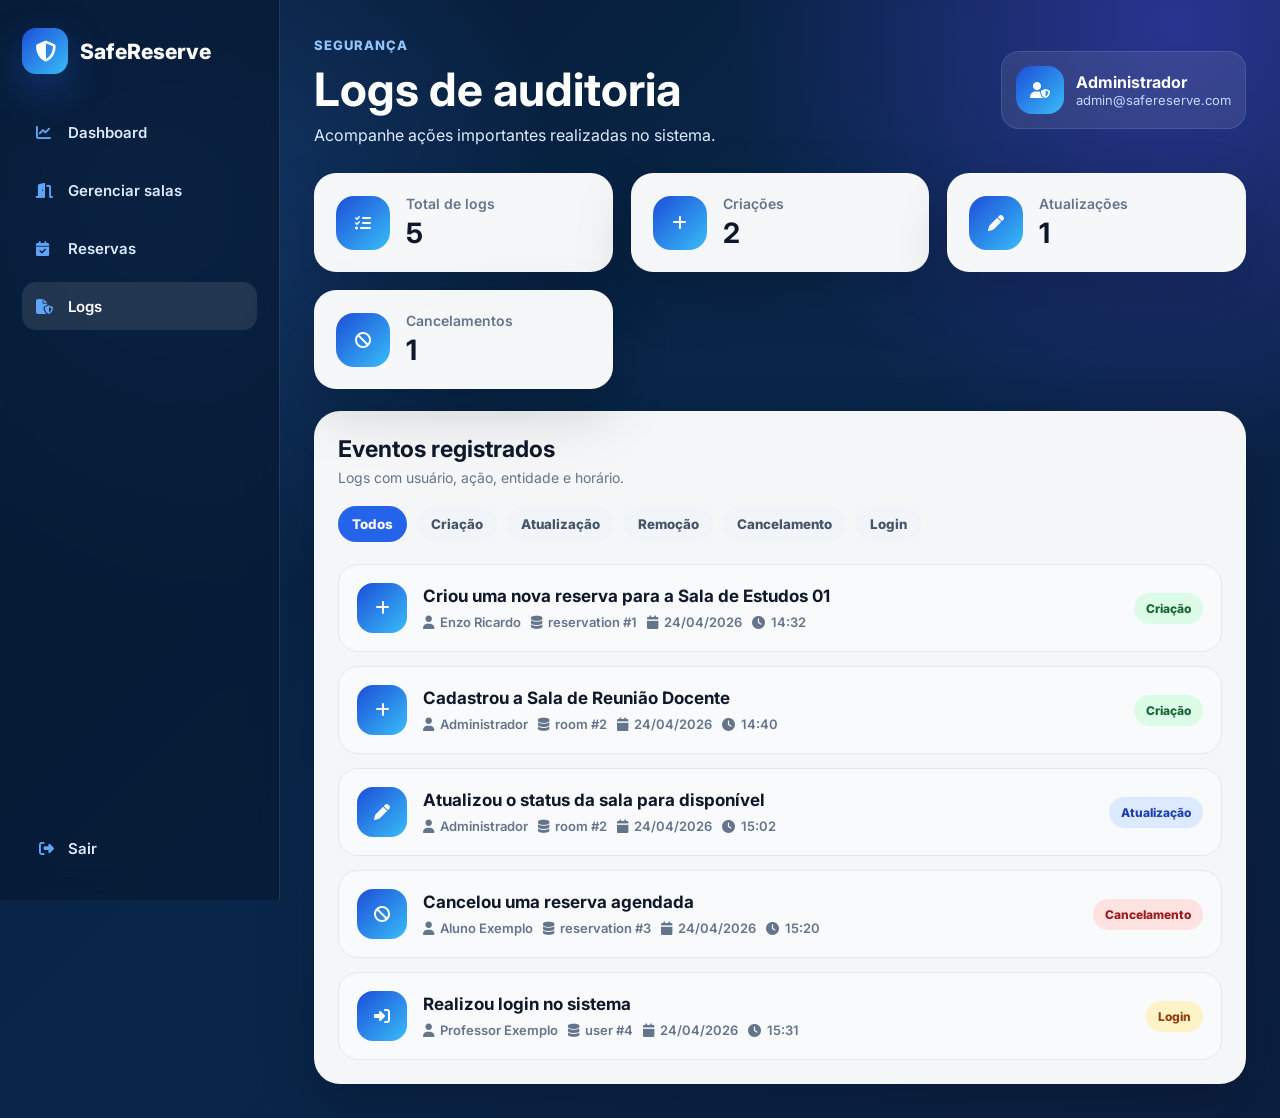
==== frontend/adminLogs/admin-logs.html @ 6bc7d0bd "Frontend finalizado" ====
<!DOCTYPE html>
<html lang="pt-BR">
<head>
  <meta charset="UTF-8" />
  <meta name="viewport" content="width=device-width, initial-scale=1.0" />
  <title>SafeReserve | Logs</title>

  <link rel="stylesheet" href="admin-logs.css" />
  <link
    rel="stylesheet"
    href="https://cdnjs.cloudflare.com/ajax/libs/font-awesome/6.5.1/css/all.min.css"
  />
</head>
<body>
  <main class="dashboard-page">
    <aside class="sidebar">
      <div class="brand">
        <div class="brand-icon">
          <i class="fa-solid fa-shield-halved"></i>
        </div>
        <span>SafeReserve</span>
      </div>

      <nav class="sidebar-nav">
        <a href="../adminDashboard/admin-dashboard.html">
          <i class="fa-solid fa-chart-line"></i>
          Dashboard
        </a>

        <a href="../adminRooms/admin-rooms.html">
          <i class="fa-solid fa-door-open"></i>
          Gerenciar salas
        </a>

        <a href="#">
          <i class="fa-solid fa-calendar-check"></i>
          Reservas
        </a>

        <a href="#" class="active">
          <i class="fa-solid fa-file-shield"></i>
          Logs
        </a>
      </nav>

      <button class="logout-btn">
        <i class="fa-solid fa-right-from-bracket"></i>
        Sair
      </button>
    </aside>

    <section class="content">
      <header class="topbar">
        <div>
          <span class="page-label">Segurança</span>
          <h1>Logs de auditoria</h1>
          <p>Acompanhe ações importantes realizadas no sistema.</p>
        </div>

        <div class="user-box">
          <div class="user-avatar">
            <i class="fa-solid fa-user-shield"></i>
          </div>

          <div>
            <strong>Administrador</strong>
            <span>admin@safereserve.com</span>
          </div>
        </div>
      </header>

      <section class="summary-grid">
        <article class="summary-card">
          <div class="summary-icon">
            <i class="fa-solid fa-list-check"></i>
          </div>
          <div>
            <span>Total de logs</span>
            <strong id="totalLogs">0</strong>
          </div>
        </article>

        <article class="summary-card">
          <div class="summary-icon">
            <i class="fa-solid fa-plus"></i>
          </div>
          <div>
            <span>Criações</span>
            <strong id="createLogs">0</strong>
          </div>
        </article>

        <article class="summary-card">
          <div class="summary-icon">
            <i class="fa-solid fa-pen"></i>
          </div>
          <div>
            <span>Atualizações</span>
            <strong id="updateLogs">0</strong>
          </div>
        </article>

        <article class="summary-card">
          <div class="summary-icon">
            <i class="fa-solid fa-ban"></i>
          </div>
          <div>
            <span>Cancelamentos</span>
            <strong id="cancelLogs">0</strong>
          </div>
        </article>
      </section>

      <section class="panel">
        <div class="panel-header">
          <div>
            <h2>Eventos registrados</h2>
            <p>Logs com usuário, ação, entidade e horário.</p>
          </div>
        </div>

        <div class="filters">
          <button class="filter-btn active" data-filter="all">Todos</button>
          <button class="filter-btn" data-filter="CREATE">Criação</button>
          <button class="filter-btn" data-filter="UPDATE">Atualização</button>
          <button class="filter-btn" data-filter="DELETE">Remoção</button>
          <button class="filter-btn" data-filter="CANCEL">Cancelamento</button>
          <button class="filter-btn" data-filter="LOGIN">Login</button>
        </div>

        <div class="logs-list" id="logsList"></div>
      </section>
    </section>
  </main>

  <script src="admin-logs.js"></script>
</body>
</html>
---- frontend/adminLogs/admin-logs.css ----
@import url("https://fonts.googleapis.com/css2?family=Inter:wght@400;500;600;700;800&display=swap");

* {
  margin: 0;
  padding: 0;
  box-sizing: border-box;
  font-family: "Inter", sans-serif;
}

body {
  min-height: 100vh;
  background: #061a33;
  color: #0f172a;
}

.dashboard-page {
  min-height: 100vh;
  display: grid;
  grid-template-columns: 280px 1fr;
  background:
    radial-gradient(circle at 12% 18%, rgba(59, 130, 246, 0.25), transparent 28%),
    radial-gradient(circle at 92% 2%, rgba(79, 70, 229, 0.45), transparent 28%),
    linear-gradient(135deg, #061a33 0%, #09264a 48%, #0b1e3f 100%);
}

.sidebar {
  position: sticky;
  top: 0;
  height: 100vh;
  padding: 28px 22px;
  display: flex;
  flex-direction: column;
  border-right: 1px solid rgba(191, 219, 254, 0.14);
  background: rgba(6, 26, 51, 0.72);
  backdrop-filter: blur(16px);
}

.brand {
  display: flex;
  align-items: center;
  gap: 12px;
  color: #fff;
  font-size: 21px;
  font-weight: 800;
  margin-bottom: 34px;
}

.brand-icon {
  width: 46px;
  height: 46px;
  border-radius: 14px;
  background: linear-gradient(135deg, #1d4ed8, #38bdf8);
  display: grid;
  place-items: center;
  box-shadow: 0 16px 40px rgba(37, 99, 235, 0.35);
}

.sidebar-nav {
  display: flex;
  flex-direction: column;
  gap: 10px;
}

.sidebar-nav a,
.logout-btn {
  min-height: 48px;
  padding: 0 14px;
  border-radius: 14px;
  display: flex;
  align-items: center;
  gap: 12px;
  color: #dbeafe;
  text-decoration: none;
  font-size: 15px;
  font-weight: 600;
  background: transparent;
  border: none;
  cursor: pointer;
  transition: 0.2s ease;
}

.sidebar-nav a:hover,
.sidebar-nav a.active {
  background: rgba(255, 255, 255, 0.1);
  color: #fff;
}

.sidebar-nav i,
.logout-btn i {
  width: 20px;
  color: #60a5fa;
}

.logout-btn {
  margin-top: auto;
}

.logout-btn:hover {
  background: rgba(239, 68, 68, 0.12);
  color: #fecaca;
}

.content {
  padding: 34px;
}

.topbar {
  display: flex;
  justify-content: space-between;
  gap: 24px;
  align-items: center;
  margin-bottom: 28px;
  color: #fff;
}

.page-label {
  display: inline-block;
  margin-bottom: 8px;
  color: #93c5fd;
  font-size: 13px;
  font-weight: 800;
  text-transform: uppercase;
  letter-spacing: 1px;
}

.topbar h1 {
  font-size: clamp(30px, 4vw, 46px);
  margin-bottom: 8px;
}

.topbar p {
  color: #dbeafe;
  font-size: 16px;
}

.user-box {
  min-width: 230px;
  padding: 14px;
  display: flex;
  align-items: center;
  gap: 12px;
  border-radius: 18px;
  color: #fff;
  background: rgba(255, 255, 255, 0.09);
  border: 1px solid rgba(191, 219, 254, 0.14);
}

.user-avatar {
  width: 48px;
  height: 48px;
  border-radius: 16px;
  background: linear-gradient(135deg, #1d4ed8, #38bdf8);
  display: grid;
  place-items: center;
}

.user-box strong,
.user-box span {
  display: block;
}

.user-box span {
  color: #bfdbfe;
  font-size: 13px;
}

.summary-grid {
  display: grid;
  grid-template-columns: repeat(3, 1fr);
  gap: 18px;
  margin-bottom: 22px;
}

.summary-card {
  padding: 22px;
  border-radius: 22px;
  display: flex;
  align-items: center;
  gap: 16px;
  background: rgba(255, 255, 255, 0.96);
  box-shadow: 0 22px 60px rgba(0, 0, 0, 0.16);
}

.summary-icon {
  width: 54px;
  height: 54px;
  border-radius: 18px;
  display: grid;
  place-items: center;
  color: #fff;
  background: linear-gradient(135deg, #1d4ed8, #38bdf8);
}

.summary-card span {
  display: block;
  color: #64748b;
  font-size: 14px;
  font-weight: 600;
  margin-bottom: 4px;
}

.summary-card strong {
  font-size: 28px;
}

.panel {
  padding: 24px;
  border-radius: 26px;
  background: rgba(255, 255, 255, 0.96);
  box-shadow: 0 22px 60px rgba(0, 0, 0, 0.16);
}

.panel-header {
  display: flex;
  justify-content: space-between;
  gap: 16px;
  align-items: center;
  margin-bottom: 20px;
}

.panel-header h2 {
  font-size: 23px;
  margin-bottom: 6px;
}

.panel-header p {
  color: #64748b;
  font-size: 14px;
}

.primary-btn {
  height: 46px;
  padding: 0 16px;
  border-radius: 14px;
  color: #fff;
  background: linear-gradient(135deg, #1d4ed8, #2563eb);
  font-weight: 800;
  text-decoration: none;
  display: inline-flex;
  align-items: center;
  gap: 8px;
}

.filters {
  display: flex;
  flex-wrap: wrap;
  gap: 10px;
  margin-bottom: 22px;
}

.filter-btn {
  border: none;
  padding: 10px 14px;
  border-radius: 999px;
  color: #475569;
  background: #f1f5f9;
  font-weight: 800;
  cursor: pointer;
  transition: 0.2s ease;
}

.filter-btn.active,
.filter-btn:hover {
  color: #fff;
  background: #2563eb;
}

.reservations-list {
  display: grid;
  gap: 14px;
}

.reservation-card {
  padding: 18px;
  border: 1px solid #e2e8f0;
  border-radius: 20px;
  display: grid;
  grid-template-columns: 1fr auto;
  gap: 16px;
  align-items: center;
  background: #f8fafc;
}

.reservation-card h3 {
  font-size: 18px;
  margin-bottom: 8px;
}

.reservation-meta {
  display: flex;
  flex-wrap: wrap;
  gap: 10px;
  color: #64748b;
  font-size: 13px;
  font-weight: 600;
}

.reservation-meta span {
  display: inline-flex;
  align-items: center;
  gap: 6px;
}

.status-badge {
  display: inline-flex;
  align-items: center;
  gap: 6px;
  margin-top: 12px;
  padding: 7px 10px;
  border-radius: 999px;
  font-size: 12px;
  font-weight: 800;
}

.status-badge.active {
  color: #1e40af;
  background: #dbeafe;
}

.status-badge.completed {
  color: #166534;
  background: #dcfce7;
}

.status-badge.cancelled {
  color: #991b1b;
  background: #fee2e2;
}

.cancel-btn {
  height: 42px;
  padding: 0 14px;
  border: none;
  border-radius: 14px;
  color: #991b1b;
  background: #fee2e2;
  font-weight: 800;
  cursor: pointer;
  transition: 0.2s ease;
}

.cancel-btn:hover {
  background: #fecaca;
}

.cancel-btn:disabled {
  opacity: 0.45;
  cursor: not-allowed;
}

.empty-state {
  padding: 36px;
  border-radius: 22px;
  text-align: center;
  color: #64748b;
  background: #f8fafc;
  border: 1px dashed #cbd5e1;
}

.empty-state i {
  display: block;
  margin-bottom: 12px;
  color: #2563eb;
  font-size: 34px;
}

@media (max-width: 1100px) {
  .dashboard-page {
    grid-template-columns: 1fr;
  }

  .sidebar {
    position: relative;
    height: auto;
  }

  .sidebar-nav {
    display: grid;
    grid-template-columns: repeat(2, 1fr);
  }

  .logout-btn {
    margin-top: 18px;
  }
}

@media (max-width: 760px) {
  .content {
    padding: 24px 18px;
  }

  .topbar,
  .panel-header {
    flex-direction: column;
    align-items: flex-start;
  }

  .user-box,
  .primary-btn {
    width: 100%;
  }

  .primary-btn {
    justify-content: center;
  }

  .summary-grid {
    grid-template-columns: 1fr;
  }

  .reservation-card {
    grid-template-columns: 1fr;
  }

  .cancel-btn {
    width: 100%;
  }
}

.logs-list {
  display: grid;
  gap: 14px;
}

.log-card {
  padding: 18px;
  border: 1px solid #e2e8f0;
  border-radius: 20px;
  display: grid;
  grid-template-columns: auto 1fr auto;
  gap: 16px;
  align-items: center;
  background: #f8fafc;
}

.log-icon {
  width: 50px;
  height: 50px;
  border-radius: 16px;
  display: grid;
  place-items: center;
  color: #fff;
  background: linear-gradient(135deg, #1d4ed8, #38bdf8);
}

.log-content h3 {
  font-size: 17px;
  margin-bottom: 8px;
}

.log-meta {
  display: flex;
  flex-wrap: wrap;
  gap: 10px;
  color: #64748b;
  font-size: 13px;
  font-weight: 600;
}

.log-meta span {
  display: inline-flex;
  align-items: center;
  gap: 6px;
}

.action-badge {
  padding: 8px 12px;
  border-radius: 999px;
  font-size: 12px;
  font-weight: 800;
}

.action-badge.CREATE {
  color: #166534;
  background: #dcfce7;
}

.action-badge.UPDATE {
  color: #1e40af;
  background: #dbeafe;
}

.action-badge.DELETE,
.action-badge.CANCEL {
  color: #991b1b;
  background: #fee2e2;
}

.action-badge.LOGIN {
  color: #92400e;
  background: #fef3c7;
}

@media (max-width: 760px) {
  .log-card {
    grid-template-columns: 1fr;
  }

  .log-icon {
    width: 46px;
    height: 46px;
  }

  .action-badge {
    width: fit-content;
  }
}
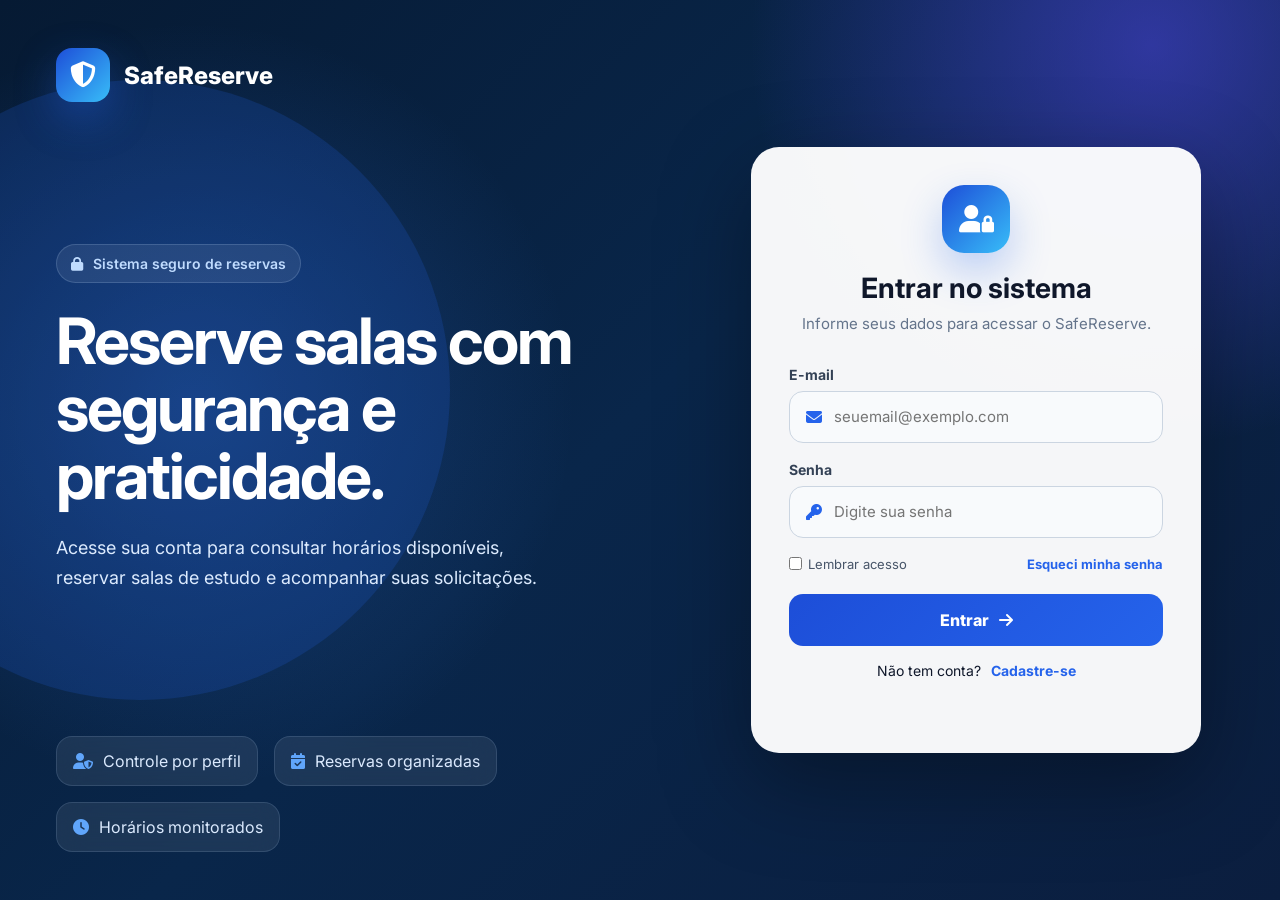
==== commit 7984ffa3: "UP" ====
--- a/frontend/adminLogs/admin-logs.html
+++ b/frontend/adminLogs/admin-logs.html
@@ -32,7 +32,7 @@
           Gerenciar salas
         </a>
 
-        <a href="#">
+        <a href="../adminReservations/admin-reservations.html">
           <i class="fa-solid fa-calendar-check"></i>
           Reservas
         </a>
@@ -125,7 +125,7 @@
           <button class="filter-btn" data-filter="UPDATE">Atualização</button>
           <button class="filter-btn" data-filter="DELETE">Remoção</button>
           <button class="filter-btn" data-filter="CANCEL">Cancelamento</button>
-          <button class="filter-btn" data-filter="LOGIN">Login</button>
+          <button class="filter-btn" data-filter="LOGIN">Login / Segurança</button>
         </div>
 
         <div class="logs-list" id="logsList"></div>
@@ -133,6 +133,7 @@
     </section>
   </main>
 
+  <script src="../shared/app.js"></script>
   <script src="admin-logs.js"></script>
 </body>
 </html>
